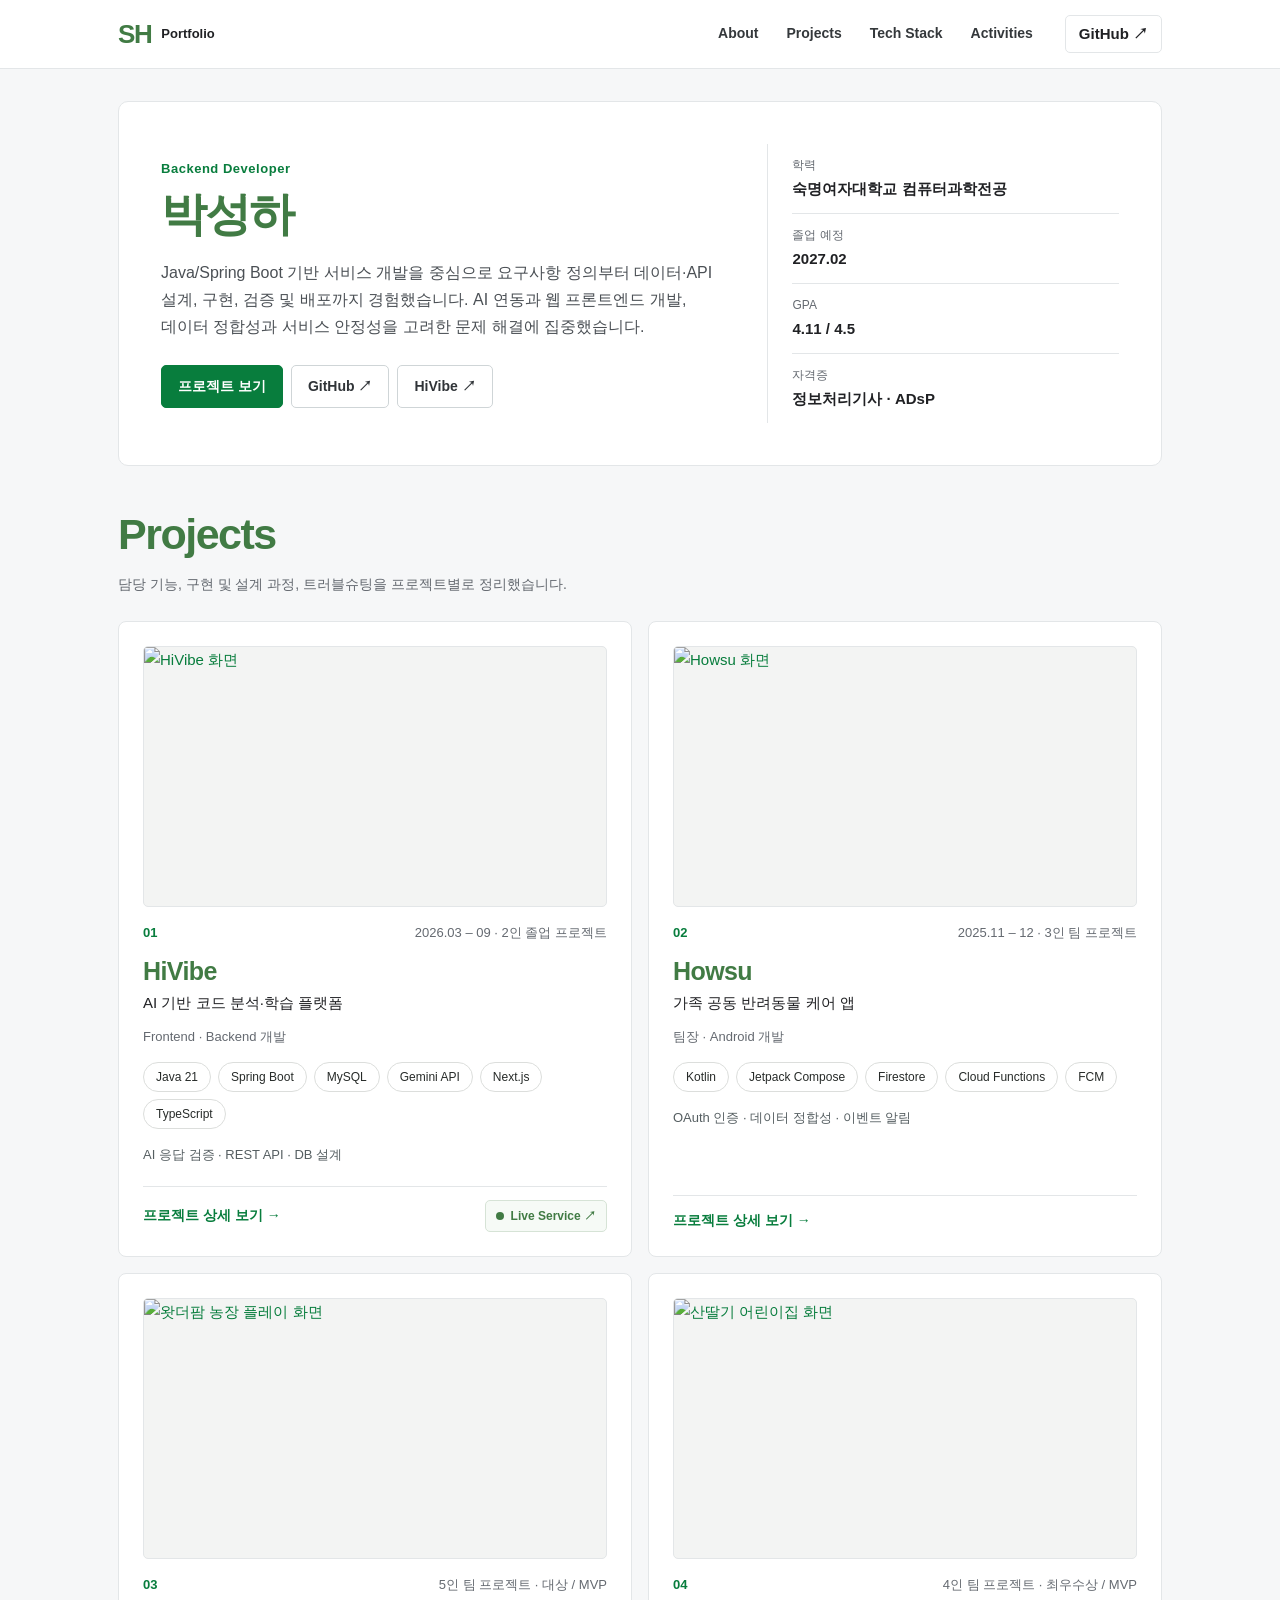
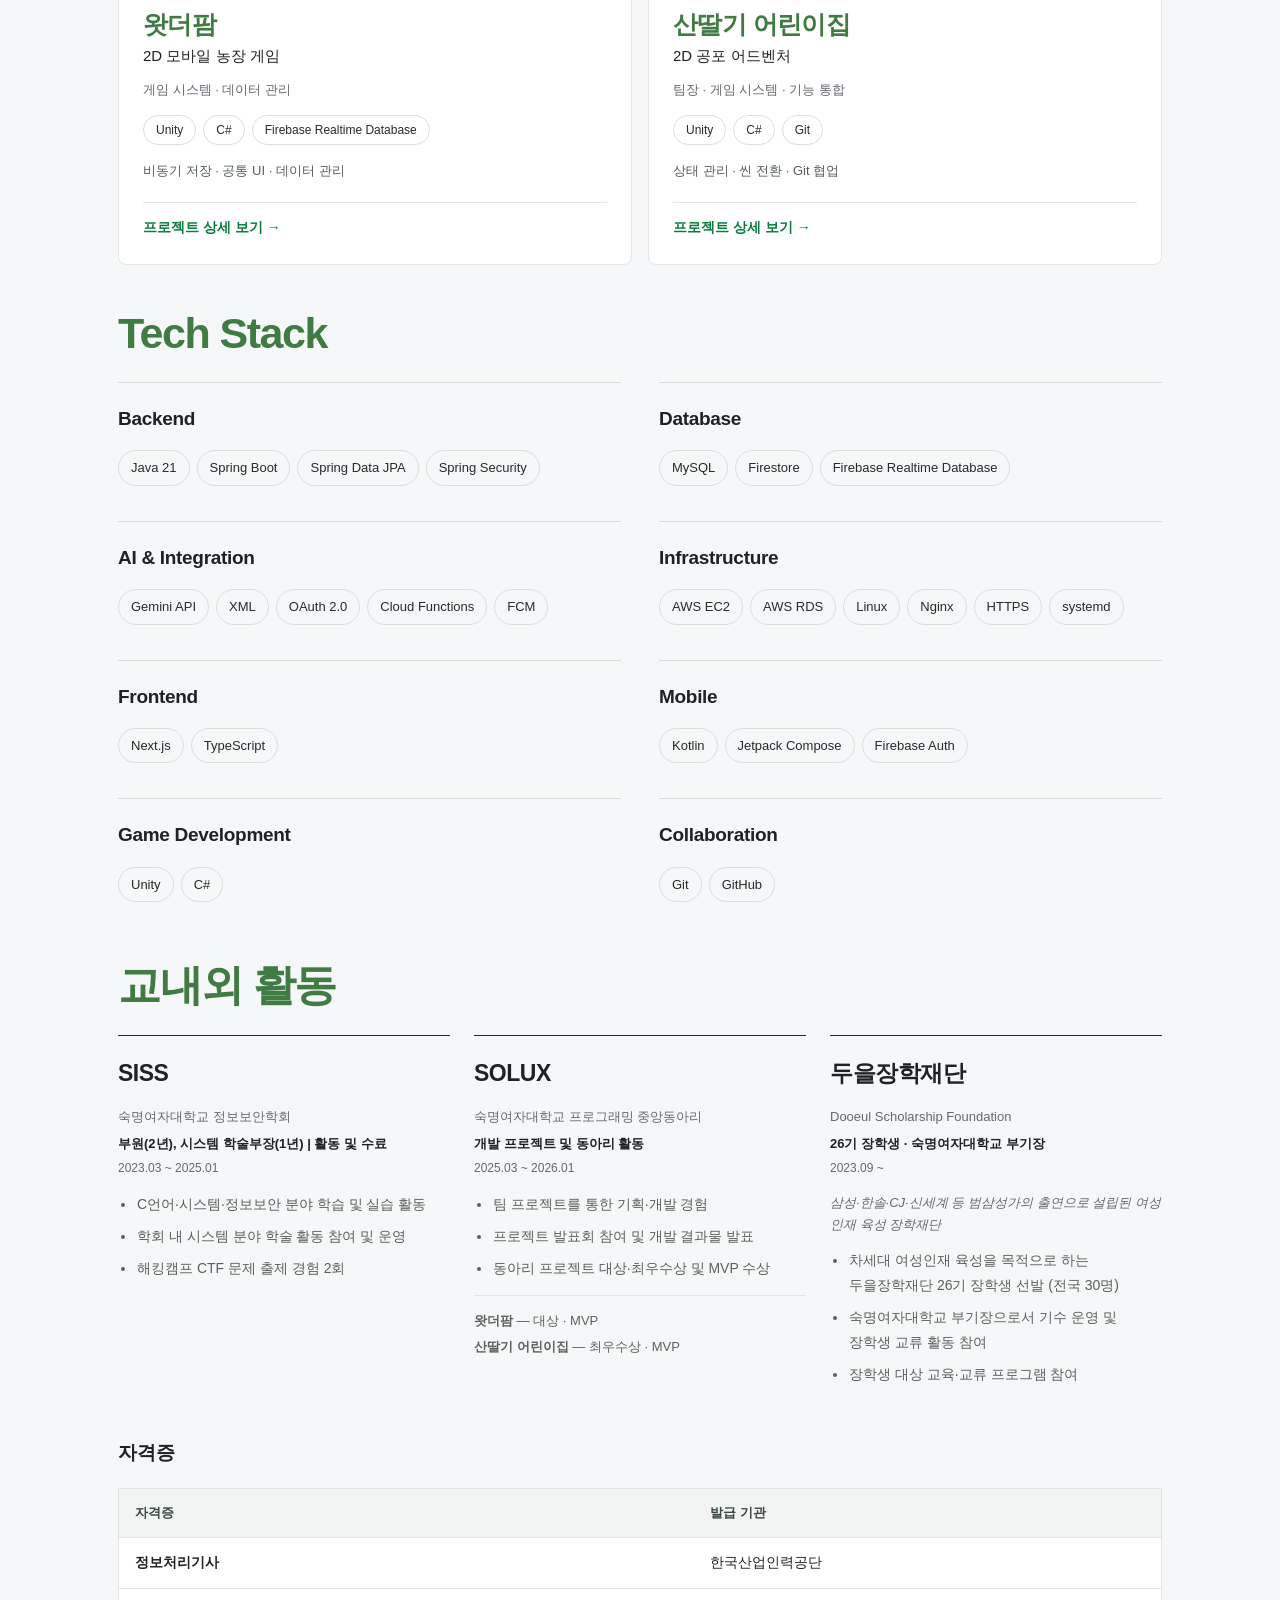
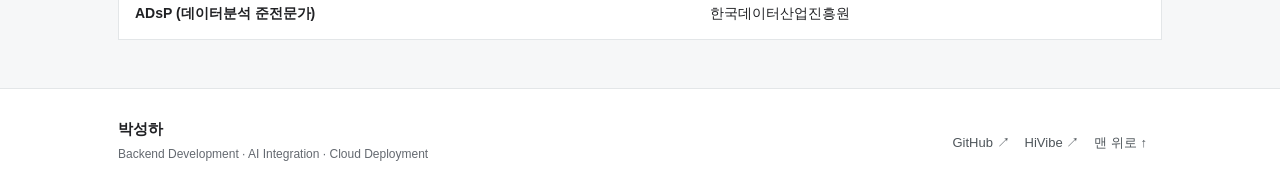
==== index.html @ 6c3757b3 "Upload File" ====
<!DOCTYPE html>
<html lang="ko"><head><meta charset="utf-8"/><meta content="width=device-width,initial-scale=1" name="viewport"/><meta content="#03c75a" name="theme-color"/><meta content="박성하 개발 포트폴리오 · Java Spring Boot · AI 연동 · 프론트엔드 · 클라우드 배포" name="description"/><title>박성하 | Backend Developer</title><link href="styles.css" rel="stylesheet"/><script defer="" src="script.js"></script></head><body><a class="skip" href="#main">본문으로 건너뛰기</a><header class="header"><div class="wrap nav"><a aria-label="홈" class="brand" href="index.html">SH<span>Portfolio</span></a><button aria-controls="navlinks" aria-expanded="false" aria-label="메뉴 열기" class="menu">메뉴</button><nav aria-label="주 메뉴" id="navlinks"><a href="index.html#about">About</a><a href="index.html#projects">Projects</a><a href="index.html#skills">Tech Stack</a><a href="index.html#activities">Activities</a></nav><a class="github" href="https://github.com/three-co1ors" rel="noopener noreferrer" target="_blank">GitHub ↗</a></div></header><main class="wrap" id="main"><section class="hero" id="about"><div><p class="eyebrow">Backend Developer</p><h1>박성하</h1><p class="intro">Java/Spring Boot 기반 서비스 개발을 중심으로 요구사항 정의부터 데이터·API 설계, 구현, 검증 및 배포까지 경험했습니다. AI 연동과 웹 프론트엔드 개발, 데이터 정합성과 서비스 안정성을 고려한 문제 해결에 집중했습니다.</p><div class="actions"><a class="button primary" href="#projects">프로젝트 보기</a><a class="button" href="https://github.com/three-co1ors" rel="noopener noreferrer" target="_blank">GitHub ↗</a><a class="button" href="https://www.hivibe.cloud/" rel="noopener noreferrer" target="_blank">HiVibe ↗</a></div></div><dl class="profile"><div><dt>학력</dt><dd>숙명여자대학교 컴퓨터과학전공</dd></div><div><dt>졸업 예정</dt><dd>2027.02</dd></div><div><dt>GPA</dt><dd>4.11 / 4.5</dd></div><div><dt>자격증</dt><dd>정보처리기사 · ADsP</dd></div></dl></section><section class="section" id="projects"><div class="editorial-head"><h2>Projects</h2></div><p class="section-description">담당 기능, 구현 및 설계 과정, 트러블슈팅을 프로젝트별로 정리했습니다.</p><div class="project-grid"><article class="project-card"><a aria-label="HiVibe 상세 보기" class="project-cover" href="hivibe.html"><img alt="HiVibe 화면" loading="lazy" src="images/hivibe-home.webp"/></a><div class="card-top"><span class="project-no">01</span><span class="muted">2026.03 – 09 · 2인 졸업 프로젝트</span></div><h3><a href="hivibe.html">HiVibe</a></h3><p class="subtitle">AI 기반 코드 분석·학습 플랫폼</p><p class="role">Frontend · Backend 개발</p><div class="badges"><span class="tech-tag">Java 21</span> <span class="tech-tag">Spring Boot</span> <span class="tech-tag">MySQL</span> <span class="tech-tag">Gemini API</span> <span class="tech-tag">Next.js</span> <span class="tech-tag">TypeScript</span></div><p class="focus">AI 응답 검증 · REST API · DB 설계</p><div class="card-actions"><a class="detail-link card-main-link" href="hivibe.html">프로젝트 상세 보기 <span>→</span></a><a class="live-link live-card-link" href="https://www.hivibe.cloud/" rel="noopener noreferrer" target="_blank"><span class="live-dot" aria-hidden="true"></span>Live Service ↗</a></div></article><article class="project-card"><a aria-label="Howsu 상세 보기" class="project-cover" href="howsu.html"><img alt="Howsu 화면" loading="lazy" src="images/howsu-todo.webp"/></a><div class="card-top"><span class="project-no">02</span><span class="muted">2025.11 – 12 · 3인 팀 프로젝트</span></div><h3><a href="howsu.html">Howsu</a></h3><p class="subtitle">가족 공동 반려동물 케어 앱</p><p class="role">팀장 · Android 개발</p><div class="badges"><span class="tech-tag">Kotlin</span> <span class="tech-tag">Jetpack Compose</span> <span class="tech-tag">Firestore</span> <span class="tech-tag">Cloud Functions</span> <span class="tech-tag">FCM</span></div><p class="focus">OAuth 인증 · 데이터 정합성 · 이벤트 알림</p><div class="card-actions"><a class="detail-link card-main-link" href="howsu.html">프로젝트 상세 보기 <span>→</span></a></div></article><article class="project-card"><a aria-label="왓더팜 상세 보기" class="project-cover" href="farm.html"><img alt="왓더팜 농장 플레이 화면" loading="lazy" src="images/farm-play.webp"/></a><div class="card-top"><span class="project-no">03</span><span class="muted">5인 팀 프로젝트 · 대상 / MVP</span></div><h3><a href="farm.html">왓더팜</a></h3><p class="subtitle">2D 모바일 농장 게임</p><p class="role">게임 시스템 · 데이터 관리</p><div class="badges"><span class="tech-tag">Unity</span> <span class="tech-tag">C#</span> <span class="tech-tag">Firebase Realtime Database</span></div><p class="focus">비동기 저장 · 공통 UI · 데이터 관리</p><div class="card-actions"><a class="detail-link card-main-link" href="farm.html">프로젝트 상세 보기 <span>→</span></a></div></article><article class="project-card"><a aria-label="산딸기 어린이집 상세 보기" class="project-cover" href="oheng.html"><img alt="산딸기 어린이집 화면" loading="lazy" src="images/nursery-chase.webp"/></a><div class="card-top"><span class="project-no">04</span><span class="muted">4인 팀 프로젝트 · 최우수상 / MVP</span></div><h3><a href="oheng.html">산딸기 어린이집</a></h3><p class="subtitle">2D 공포 어드벤처</p><p class="role">팀장 · 게임 시스템 · 기능 통합</p><div class="badges"><span class="tech-tag">Unity</span> <span class="tech-tag">C#</span> <span class="tech-tag">Git</span></div><p class="focus">상태 관리 · 씬 전환 · Git 협업</p><div class="card-actions"><a class="detail-link card-main-link" href="oheng.html">프로젝트 상세 보기 <span>→</span></a></div></article></div></section><section class="section" id="skills"><div class="editorial-head"><h2>Tech Stack</h2></div><div class="skill-table"><div class="skill-row"><h3>Backend</h3><div class="badges"><span class="tech-tag">Java 21</span> <span class="tech-tag">Spring Boot</span> <span class="tech-tag">Spring Data JPA</span> <span class="tech-tag">Spring Security</span></div></div><div class="skill-row"><h3>Database</h3><div class="badges"><span class="tech-tag">MySQL</span> <span class="tech-tag">Firestore</span> <span class="tech-tag">Firebase Realtime Database</span></div></div><div class="skill-row"><h3>AI &amp; Integration</h3><div class="badges"><span class="tech-tag">Gemini API</span> <span class="tech-tag">XML</span> <span class="tech-tag">OAuth 2.0</span> <span class="tech-tag">Cloud Functions</span> <span class="tech-tag">FCM</span></div></div><div class="skill-row"><h3>Infrastructure</h3><div class="badges"><span class="tech-tag">AWS EC2</span> <span class="tech-tag">AWS RDS</span> <span class="tech-tag">Linux</span> <span class="tech-tag">Nginx</span> <span class="tech-tag">HTTPS</span> <span class="tech-tag">systemd</span></div></div><div class="skill-row"><h3>Frontend</h3><div class="badges"><span class="tech-tag">Next.js</span> <span class="tech-tag">TypeScript</span></div></div><div class="skill-row"><h3>Mobile</h3><div class="badges"><span class="tech-tag">Kotlin</span> <span class="tech-tag">Jetpack Compose</span> <span class="tech-tag">Firebase Auth</span></div></div><div class="skill-row"><h3>Game Development</h3><div class="badges"><span class="tech-tag">Unity</span> <span class="tech-tag">C#</span></div></div><div class="skill-row"><h3>Collaboration</h3><div class="badges"><span class="tech-tag">Git</span> <span class="tech-tag">GitHub</span></div></div></div></section><section class="section activities" id="activities"><div class="editorial-head"><h2>교내외 활동</h2></div><div class="experience-grid">
  <article>
    <h3>SISS</h3>
    <p class="experience-org">숙명여자대학교 정보보안학회</p>
    <p class="experience-role"><strong>부원(2년), 시스템 학술부장(1년) | 활동 및 수료</strong></p>
    <p class="experience-period">2023.03 ~ 2025.01</p>
    <ul class="experience-list">
      <li>C언어·시스템·정보보안 분야 학습 및 실습 활동</li>
      <li>학회 내 시스템 분야 학술 활동 참여 및 운영</li>
      <li>해킹캠프 CTF 문제 출제 경험 2회</li>
    </ul>
  </article>
  <article>
    <h3>SOLUX</h3>
    <p class="experience-org">숙명여자대학교 프로그래밍 중앙동아리</p>
    <p class="experience-role"><strong>개발 프로젝트 및 동아리 활동</strong></p>
    <p class="experience-period">2025.03 ~ 2026.01</p>
    <ul class="experience-list">
      <li>팀 프로젝트를 통한 기획·개발 경험</li>
      <li>프로젝트 발표회 참여 및 개발 결과물 발표</li>
      <li>동아리 프로젝트 대상·최우수상 및 MVP 수상</li>
    </ul>
    <div class="award-lines"><p><strong>왓더팜</strong> — 대상 · MVP</p><p><strong>산딸기 어린이집</strong> — 최우수상 · MVP</p></div>
  </article>
  <article>
    <h3>두을장학재단</h3>
    <p class="experience-org">Dooeul Scholarship Foundation</p>
    <p class="experience-role"><strong>26기 장학생 · 숙명여자대학교 부기장</strong></p>
    <p class="experience-period">2023.09 ~</p>
    <p class="experience-note">삼성·한솔·CJ·신세계 등 범삼성가의 출연으로 설립된 여성 인재 육성 장학재단</p>
    <ul class="experience-list">
      <li>차세대 여성인재 육성을 목적으로 하는 두을장학재단 26기 장학생 선발 (전국 30명)</li>
      <li>숙명여자대학교 부기장으로서 기수 운영 및 장학생 교류 활동 참여</li>
      <li>장학생 대상 교육·교류 프로그램 참여</li>
    </ul>
  </article>
</div>
<h3>자격증</h3>
<table>
<thead>
<tr>
<th style="text-align:left">자격증</th>
<th style="text-align:left">발급 기관</th>
</tr>
</thead>
<tbody>
<tr>
<td style="text-align:left"><strong>정보처리기사</strong></td>
<td style="text-align:left">한국산업인력공단</td>
</tr>
<tr>
<td style="text-align:left"><strong>ADsP (데이터분석 준전문가)</strong></td>
<td style="text-align:left">한국데이터산업진흥원</td>
</tr>
</tbody>
</table>
</section></main><footer><div class="wrap foot"><div><strong>박성하</strong><p>Backend Development · AI Integration · Cloud Deployment</p></div><div><a href="https://github.com/three-co1ors" rel="noopener noreferrer" target="_blank">GitHub ↗</a><a href="https://www.hivibe.cloud/" rel="noopener noreferrer" target="_blank">HiVibe ↗</a><a href="#main">맨 위로 ↑</a></div></div></footer><dialog id="lightbox"><button aria-label="이미지 닫기" class="close">×</button><img alt=""/><p></p></dialog></body></html>
---- styles.css ----
:root{--green:#03c75a;--green-dark:#087d3d;--ink:#202124;--muted:#646970;--border:#e3e6e8;--paper:#fff;--bg:#f6f7f8;--soft:#f1fbf5;--width:1100px}*{box-sizing:border-box}html{scroll-behavior:smooth;scroll-padding-top:90px}body{margin:0;background:var(--bg);color:var(--ink);font:15px/1.7 -apple-system,BlinkMacSystemFont,'Pretendard','Noto Sans KR','Malgun Gothic',Arial,sans-serif;word-break:keep-all;overflow-wrap:anywhere}a{color:var(--green-dark);text-decoration:none}a:hover{text-decoration:underline}button{font:inherit}a:focus-visible,button:focus-visible{outline:3px solid var(--green);outline-offset:4px}.wrap{max-width:var(--width);margin:auto;padding:0 28px}.skip{position:fixed;left:12px;top:-100px;z-index:99;background:#fff;padding:12px}.skip:focus{top:12px}.header{position:sticky;top:0;z-index:10;background:#fff;border-bottom:1px solid var(--border)}.nav{display:flex;align-items:center;gap:32px;min-height:68px}.brand{font-size:26px;font-weight:850;letter-spacing:-1.4px;color:var(--green-dark);display:flex;align-items:center;gap:10px;white-space:nowrap}.brand span{font-size:13px;font-weight:650;letter-spacing:0;color:var(--ink)}.nav nav{display:flex;gap:28px;margin-left:auto}.nav nav a{font-size:14px;font-weight:600;color:#34383b}.github{font-weight:700;color:var(--ink);border:1px solid var(--border);border-radius:5px;padding:5px 13px;white-space:nowrap}.menu{display:none}.hero{background:#fff;border:1px solid var(--border);border-radius:10px;margin-top:32px;padding:42px;display:grid;grid-template-columns:1.6fr 1fr;gap:44px;align-items:center}.eyebrow{font-weight:750;color:var(--green-dark);font-size:13px;letter-spacing:.04em;margin:0 0 8px}.hero h1,.detail-head h1{font-size:46px;line-height:1.15;letter-spacing:-2px;margin:0 0 18px}.intro{font-size:16px;color:#4b5055;max-width:610px;margin:0 0 24px}.actions{display:flex;flex-wrap:wrap;gap:8px}.button{display:inline-flex;align-items:center;padding:9px 16px;background:#fff;border:1px solid #cfd5d7;color:#303438;border-radius:5px;font-size:14px;font-weight:650}.primary{background:var(--green-dark);border-color:var(--green-dark);color:#fff}.profile{margin:0;padding:0 0 0 24px;border-left:1px solid var(--border)}.profile div{padding:11px 0;border-bottom:1px solid var(--border)}.profile div:last-child{border:0}.profile dt{font-size:12px;color:var(--muted)}.profile dd{font-weight:650;margin:1px 0 0}.section{margin:44px 0}.section-head{margin:0 0 17px;display:flex;gap:16px;align-items:baseline;flex-wrap:wrap}.section-head h2{font-size:26px;letter-spacing:-.7px;line-height:1.3;margin:0}.section-head p{color:var(--muted);margin:0;font-size:14px}.project-grid{display:grid;grid-template-columns:repeat(2,minmax(0,1fr));gap:16px}.project-card{background:#fff;border:1px solid var(--border);border-radius:8px;padding:24px;display:flex;flex-direction:column;min-width:0}.project-card:hover{border-color:#97d6ad}.card-top{display:flex;gap:12px;align-items:center;justify-content:space-between}.project-no{color:var(--green-dark);font-weight:800;font-size:13px}.muted{color:var(--muted);font-size:13px}.project-card h3{font-size:25px;line-height:1.3;letter-spacing:-.6px;margin:11px 0 3px}.project-card h3 a{color:var(--ink)}.subtitle{margin:0 0 10px;font-size:15px}.role{font-size:13px;color:var(--muted);margin:0 0 14px}.badges{display:flex;flex-wrap:wrap;gap:5px;align-items:center}.badge{display:inline-flex;vertical-align:middle;max-width:100%;margin:2px 1px;line-height:1}.badge img{height:20px;width:auto;max-width:100%;display:block}.badge-fallback{display:none;background:var(--badge-color);color:var(--badge-ink);padding:4px 6px;font:600 11px/12px Arial,sans-serif;white-space:nowrap}.badge.failed img{display:none}.badge.failed .badge-fallback{display:inline-block}.focus{color:#555e61;font-size:13px;margin:15px 0 20px}.card-actions{display:flex;align-items:center;gap:16px;justify-content:space-between;border-top:1px solid var(--border);padding-top:13px;margin-top:auto}.detail-link,.live-link{font-weight:700;font-size:14px}.skill-table{border:1px solid var(--border);background:#fff;border-radius:8px;overflow:hidden}.skill-row{display:grid;grid-template-columns:190px minmax(0,1fr);gap:16px;padding:15px 22px;align-items:center;border-bottom:1px solid var(--border)}.skill-row:last-child{border:0}.skill-row h3{font-size:14px;margin:0}.activities table,.detail table{border-collapse:collapse;width:100%;background:#fff;text-align:left;table-layout:auto}.activities table{border:1px solid var(--border)}th,td{border-bottom:1px solid var(--border);padding:13px 16px;vertical-align:top}th{font-size:13px;background:#f1f4f2;font-weight:700;color:#3b4840}td{font-size:14px}.activities h3{font-size:19px;margin-top:27px}.foot{display:flex;justify-content:space-between;gap:16px;align-items:center;padding-top:27px;padding-bottom:27px;flex-wrap:wrap}.foot p{margin:3px 0;color:var(--muted);font-size:12px}.foot a{font-size:13px;color:#4e555a;margin-right:15px}footer{margin-top:48px;border-top:1px solid var(--border);background:#fff}.breadcrumb{display:flex;gap:9px;margin:25px 0 15px;font-size:13px;color:var(--muted)}.detail{border:1px solid var(--border);border-radius:9px;background:#fff;overflow:hidden}.detail-head,.screens,.detail-content{padding:32px 38px}.detail-head h1{font-size:40px;margin-bottom:7px}.detail-subtitle{font-size:20px;margin:0 0 13px;color:#42484d}.detail-meta{display:flex;gap:9px 22px;flex-wrap:wrap;color:var(--muted);font-size:14px;margin-bottom:18px}.description{margin:22px 0;color:#42484d}.description p{margin:8px 0}.resources{max-width:660px}.resources table{border:1px solid var(--border)}.resources td:first-child{width:36%}.resources th,.resources td{padding:9px 12px}.screens{border-top:1px solid var(--border);border-bottom:1px solid var(--border)}.screens h4,.detail-content h4{font-size:20px;margin:0 0 16px;letter-spacing:-.4px}.shot-grid{display:grid;grid-template-columns:repeat(3,minmax(0,1fr));gap:13px}.shot{padding:0;border:1px solid var(--border);background:#fff;border-radius:6px;overflow:hidden;text-align:left;color:var(--ink);cursor:zoom-in}.shot:disabled{cursor:default}.shot>span:last-child{display:block;padding:9px 12px;font-size:13px;font-weight:600}.shot-media{display:grid;place-items:center;aspect-ratio:16/9;background:#f3f5f4;overflow:hidden}.shot-media img{width:100%;height:100%;object-fit:cover}.shot-media img[hidden]{display:none}.placeholder{color:#777f79;font-size:12px}.screen-note{margin:8px 0 0}.detail-content h4:not(:first-child){margin-top:30px}.detail-content p{margin:0 0 16px}.detail-content ul{padding-left:20px;margin:0 0 26px}.detail-content li{margin:6px 0}.detail-content table{border:1px solid var(--border);margin-bottom:20px}.detail-content table td:first-child{width:25%;min-width:130px}.detail-content table td:last-child{line-height:1.85}.detail-content table td:last-child br{display:block;content:'';margin:6px 0}.detail-content table tr:last-child td{border:0}.detail-content blockquote{border-left:3px solid var(--green);margin:24px 0 0;padding:14px 18px;background:var(--soft)}.detail-content blockquote p:last-child{margin:0}.detail-content code{font-size:.9em;background:#eef0f2;border-radius:3px;padding:2px 4px}.flow-block{margin:28px 0}.flow-block ol{display:flex;gap:8px;list-style:none;counter-reset:step;padding:0;margin:0}.flow-block li{flex:1;position:relative;background:#f4f8f5;border:1px solid #dce8e0;border-radius:5px;padding:12px;font-size:13px;min-width:0}.flow-block li:before{counter-increment:step;content:'0' counter(step);display:block;color:var(--green-dark);font-weight:750;font-size:12px;margin-bottom:5px}.implementation-note{font-size:14px;color:#4f5559}.project-pagination{display:flex;justify-content:space-between;gap:12px;margin:20px 0;font-weight:650;font-size:14px}dialog{border:0;border-radius:8px;padding:44px 18px 16px;max-width:min(95vw,1200px);max-height:94vh;background:#fff;color:var(--ink)}dialog::backdrop{background:#000b}dialog img{display:block;max-width:100%;max-height:75vh;object-fit:contain;margin:auto}dialog p{text-align:center;margin:8px 0 0}dialog .close{position:absolute;right:12px;top:6px;border:0;background:none;font-size:26px;cursor:pointer}.badge img[hidden]{display:none}@media(max-width:760px){.wrap{padding:0 16px}.nav{min-height:60px;gap:12px}.brand{font-size:23px}.brand span{display:none}.menu{display:block;margin-left:auto;border:1px solid var(--border);background:#fff;border-radius:4px;padding:5px 10px;font-size:13px}.nav nav{display:none;position:absolute;top:60px;left:0;right:0;background:#fff;padding:16px;border-bottom:1px solid var(--border);gap:16px;flex-wrap:wrap}.nav nav.open{display:flex}.hero{margin-top:18px;display:block;padding:23px}.hero h1{font-size:38px}.profile{border-left:0;border-top:1px solid var(--border);padding:12px 0 0;margin-top:24px}.section{margin:30px 0}.project-grid{grid-template-columns:1fr;gap:10px}.project-card{padding:18px}.skill-row{grid-template-columns:1fr;gap:6px;padding:12px 15px}.detail-head,.screens,.detail-content{padding:22px 18px}.detail-head h1{font-size:34px}.detail-subtitle{font-size:17px}.shot-grid{grid-template-columns:repeat(2,minmax(0,1fr));gap:8px}.flow-block ol{display:grid;grid-template-columns:1fr 1fr}.detail-content table,.detail-content tbody,.detail-content tr,.detail-content td{display:block;width:100%!important;min-width:0!important}.detail-content thead{position:absolute;width:1px;height:1px;overflow:hidden;clip-path:inset(50%)}.detail-content table td:first-child{background:#f1f4f2;font-size:14px;font-weight:700;border-bottom:0;padding:10px 12px}.detail-content table td:last-child{padding:12px 13px}.detail-content table tr{border-bottom:1px solid var(--border)}.detail-content table tr:last-child{border-bottom:0}th,td{padding:9px 10px}.activities td,.activities th{font-size:12px}.foot{padding-top:20px;padding-bottom:20px}}@media(prefers-reduced-motion:reduce){html{scroll-behavior:auto}}

/* Quiet, consistent technical labels and editorial sections */
.badges{gap:7px;align-items:center}.tech-tag{display:inline-block;border:1px solid #dcdedc;background:transparent;color:#272b29;border-radius:999px;padding:5px 12px;font-size:12px;line-height:1.5;font-weight:500;max-width:100%;overflow-wrap:anywhere;vertical-align:middle}.detail-content td .tech-tag{font-size:12px;padding:3px 9px;margin:2px 2px 5px 0}.editorial-head{display:flex;align-items:baseline;justify-content:space-between;gap:16px;margin-bottom:30px}.editorial-head>span{font-size:12px;font-weight:750;letter-spacing:.15em;color:var(--green-dark)}.editorial-head h2{font-size:clamp(28px,4vw,43px);line-height:1.15;letter-spacing:-1.5px;margin:0}.skill-table{background:transparent;border:0;border-radius:0;display:grid;grid-template-columns:repeat(2,minmax(0,1fr));column-gap:38px;row-gap:20px;overflow:visible}.skill-row,.skill-row:last-child{border:0;border-top:1px solid #d9ddda;padding:20px 0 15px;display:block}.skill-row h3{font-size:19px;margin:0 0 15px;letter-spacing:-.3px}.skill-row .tech-tag{font-size:13px;padding:7px 12px;background:transparent}.experience-grid{display:grid;grid-template-columns:repeat(3,minmax(0,1fr));gap:24px}.experience-grid article{border-top:1px solid #252b27;padding:18px 0 8px;min-width:0}.experience-grid article h3{font-size:23px;letter-spacing:-.5px;margin:0 0 14px}.experience-grid article p{color:#59615d;margin:0 0 13px;line-height:1.8}.experience-grid article .experience-role{color:var(--ink);font-size:13px;min-height:43px;margin-bottom:18px}.award-lines{border-top:1px solid var(--border);padding-top:10px}.award-lines p{font-size:13px;margin:3px 0!important}.project-cover{display:block;aspect-ratio:16/9;border:1px solid var(--border);border-radius:5px;overflow:hidden;background:#f3f4f3;margin-bottom:15px}.project-cover img{width:100%;height:100%;object-fit:contain;display:block}.shot-media{position:relative}.shot-media img{object-fit:contain;background:#f6f7f6}.shot:hover{border-color:var(--green-dark)}.play-mark{position:absolute;top:50%;left:50%;transform:translate(-50%,-50%);display:grid;place-items:center;background:#151515bb;color:white;border-radius:50%;width:42px;height:42px;font-size:16px}.shot-caption{display:block}.shot-grid{grid-template-columns:repeat(3,minmax(0,1fr))}.detail:has(.shot[data-video]) .shot-media{background:#111}.detail:has(img[src*='howsu-']) .shot-media{aspect-ratio:1/1}.detail:has(img[src*='howsu-']) .shot-media img{object-fit:contain}.detail:has(img[src*='hivibe-']) .shot-grid{grid-template-columns:repeat(2,minmax(0,1fr))}.detail:has(img[src*='hivibe-']) .shot-media{aspect-ratio:2/1}dialog video{display:block;width:min(1040px,85vw);max-height:75vh;margin:auto;background:#000}dialog img[hidden],dialog video[hidden]{display:none}dialog{overscroll-behavior:contain}body:has(dialog[open]){overflow:hidden}.detail-content table td:first-child{width:27%}.detail-content table td:last-child br{margin:4px 0}.detail-content blockquote{background:#f4f7f5}
@media(max-width:760px){.skill-table{grid-template-columns:1fr;gap:8px}.editorial-head{margin-bottom:20px}.editorial-head h2{font-size:29px}.experience-grid{grid-template-columns:1fr;gap:18px}.experience-grid article .experience-role{min-height:0;margin-bottom:12px}.shot-grid,.detail:has(img[src*='hivibe-']) .shot-grid{grid-template-columns:repeat(2,minmax(0,1fr))}.tech-tag{padding:4px 9px}.project-cover{max-height:220px}.skill-row h3{font-size:17px}}

/* Unified section headings */
:root{--heading-green:#417b44}
.brand,.hero h1,.detail-head h1,.editorial-head h2,.project-card h3 a{color:var(--heading-green)}
.editorial-head>span{color:var(--heading-green)}
.section-description{margin:-13px 0 24px;color:var(--muted);font-size:14px}
@media(max-width:760px){.section-description{margin:-6px 0 18px}.editorial-head{gap:10px}.editorial-head h2{text-align:right}}

/* Full-card navigation and live service */
.project-card{position:relative;cursor:pointer;transition:border-color .15s ease}
.project-card:hover,.project-card:focus-within{border-color:var(--heading-green)}
.card-main-link::after{content:"";position:absolute;inset:0;border-radius:8px;z-index:1}
.card-main-link:focus-visible{outline:none}
.card-main-link:focus-visible::after{outline:3px solid var(--heading-green);outline-offset:3px}
.project-card .live-link{position:relative;z-index:2}
.project-card .project-cover,.project-card h3 a{position:relative;z-index:2}
.project-card:hover .detail-link{text-decoration:underline;text-underline-offset:4px}
.live-dot{display:inline-block;width:8px;height:8px;flex:0 0 8px;border-radius:50%;background:var(--heading-green)}
.live-card-link{display:inline-flex;align-items:center;gap:7px;white-space:nowrap;border:1px solid #d6e3d6;border-radius:5px;padding:5px 10px;color:var(--heading-green);font-size:12px;background:#f6faf6}
.live-service{display:flex;align-items:center;justify-content:space-between;gap:24px;border:1px solid #d5e1d5;border-left:3px solid var(--heading-green);background:#f6f9f6;border-radius:6px;padding:22px 24px;margin:24px 0}
.live-service-copy{min-width:0}.live-kicker{display:flex;align-items:center;gap:8px;color:var(--heading-green);font-size:11px;font-weight:750;letter-spacing:.13em}
.live-service h2{margin:7px 0 4px;font-size:21px;letter-spacing:-.5px;line-height:1.4;color:var(--ink)}
.live-service p{margin:0 0 6px;color:var(--muted);font-size:14px;line-height:1.7}
.live-domain{font-size:12px;color:var(--heading-green)}
.live-service-button{background:var(--heading-green);border-color:var(--heading-green);color:#fff;white-space:nowrap;flex-shrink:0;gap:12px}
.live-service-button:hover{background:#346537;text-decoration:none}
.sr-only{position:absolute;width:1px;height:1px;padding:0;margin:-1px;overflow:hidden;clip:rect(0,0,0,0);white-space:nowrap;border:0}
@media(max-width:760px){.live-service{align-items:flex-start;flex-direction:column;gap:14px;padding:17px 16px}.live-service h2{font-size:19px}.live-service-button{width:100%;justify-content:space-between}.card-actions{gap:8px}.live-card-link{padding:5px 8px}}
@media(prefers-reduced-motion:reduce){.project-card{transition:none}}

/* Single left-aligned section titles */
.editorial-head{display:block;text-align:left;margin-bottom:24px}
.editorial-head h2{text-align:left}
.section-description{margin:-10px 0 24px}
@media(max-width:760px){.editorial-head{margin-bottom:18px}.editorial-head h2{text-align:left}.section-description{margin:-4px 0 18px}}

/* Experience details */
.experience-grid article .experience-org{font-size:13px;line-height:1.6;margin:0 0 5px;color:var(--muted);min-height:0}
.experience-grid article .experience-role{min-height:0;margin:0 0 4px;line-height:1.65;font-size:13px}
.experience-grid article .experience-period{font-size:12px;font-variant-numeric:tabular-nums;color:var(--muted);margin:0 0 12px}
.experience-grid article .experience-note{font-size:13px;font-style:italic;color:var(--muted);margin:0 0 12px;line-height:1.7}
.experience-grid .experience-list{margin:0 0 14px;padding-left:18px;color:#59615d;font-size:14px;line-height:1.8}
.experience-grid .experience-list li{margin:0 0 7px;padding-left:1px}
@media(max-width:760px){.experience-grid article .experience-org,.experience-grid article .experience-role{min-height:0}.experience-grid article .experience-period{margin-bottom:12px}}

/* Compact experience metadata */
.experience-grid article .experience-org,.experience-grid article .experience-role,.experience-grid article .experience-period{min-height:0}
.experience-grid article .experience-role{margin-bottom:4px}
.experience-grid article .experience-period{margin-top:0;margin-bottom:12px}

/* Previous / all / next project navigation */
.project-pagination{display:grid;grid-template-columns:minmax(0,1fr) auto minmax(0,1fr);align-items:stretch;gap:12px;margin:24px 0 36px;font-size:14px;font-weight:650}
.project-pagination .project-nav-link{display:flex;align-items:center;gap:12px;min-width:0;padding:15px 18px;border:1px solid var(--border);border-radius:6px;background:var(--paper);color:var(--ink);text-decoration:none;transition:border-color .15s ease}
.project-pagination .project-nav-link:hover,.project-pagination .project-nav-link:focus-visible{border-color:var(--heading-green);color:var(--heading-green)}
.project-pagination .project-nav-prev{grid-column:1;grid-row:1;justify-content:flex-start}
.project-pagination .project-nav-all{grid-column:2;grid-row:1;justify-content:center;align-self:stretch;color:var(--heading-green);white-space:nowrap}
.project-pagination .project-nav-next{grid-column:3;grid-row:1;justify-content:flex-end;text-align:right}
.project-pagination .project-nav-copy{display:flex;flex-direction:column;gap:2px;min-width:0}
.project-pagination .project-nav-label{font-size:12px;font-weight:500;color:var(--muted)}
.project-pagination .project-nav-name{font-size:16px;font-weight:700;line-height:1.45}
.project-pagination .project-nav-arrow{font-size:20px;line-height:1;color:var(--heading-green);flex-shrink:0}
@media(max-width:760px){.project-pagination{grid-template-columns:repeat(2,minmax(0,1fr));gap:8px;margin:18px 0 28px}.project-pagination .project-nav-link{padding:12px 10px;gap:7px}.project-pagination .project-nav-next{grid-column:2}.project-pagination .project-nav-all{grid-column:1/-1;grid-row:2}.project-pagination .project-nav-name{font-size:14px}.project-pagination .project-nav-label{font-size:11px}}
@media(prefers-reduced-motion:reduce){.project-pagination .project-nav-link{transition:none}}
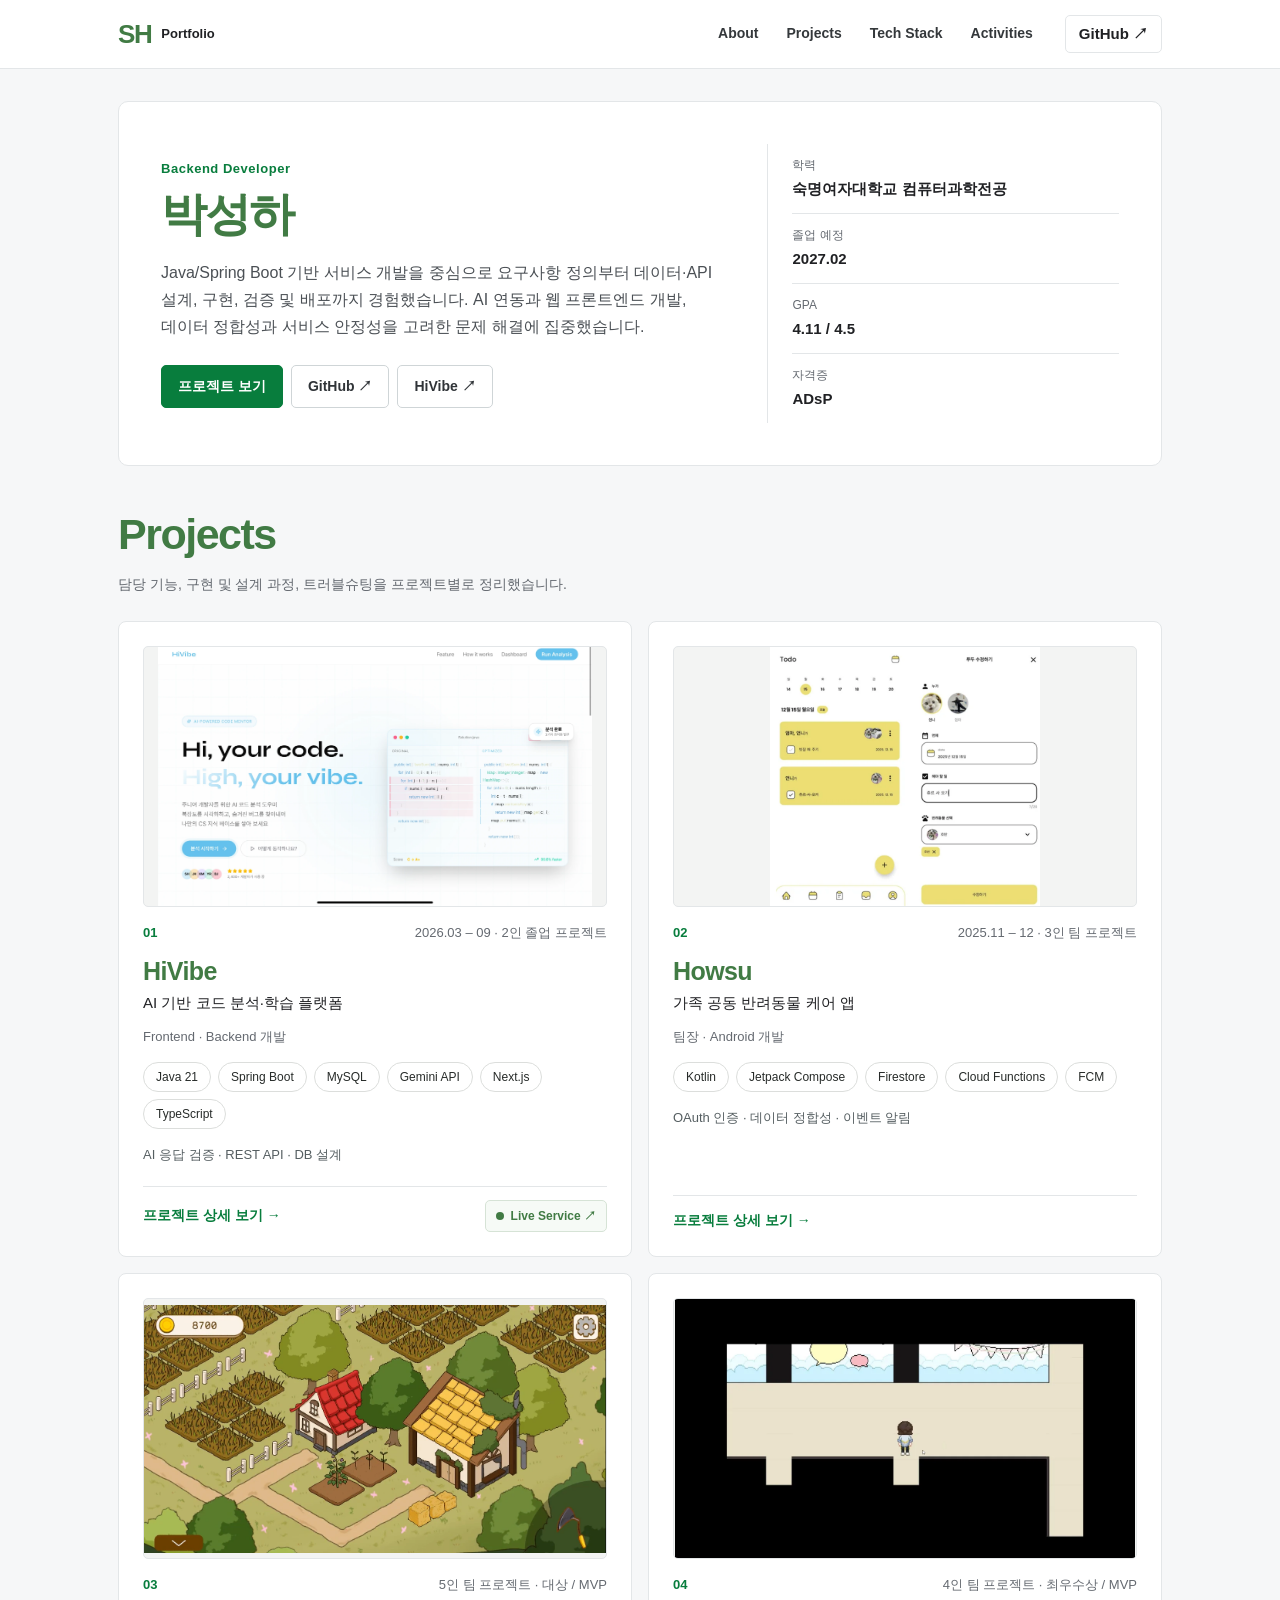
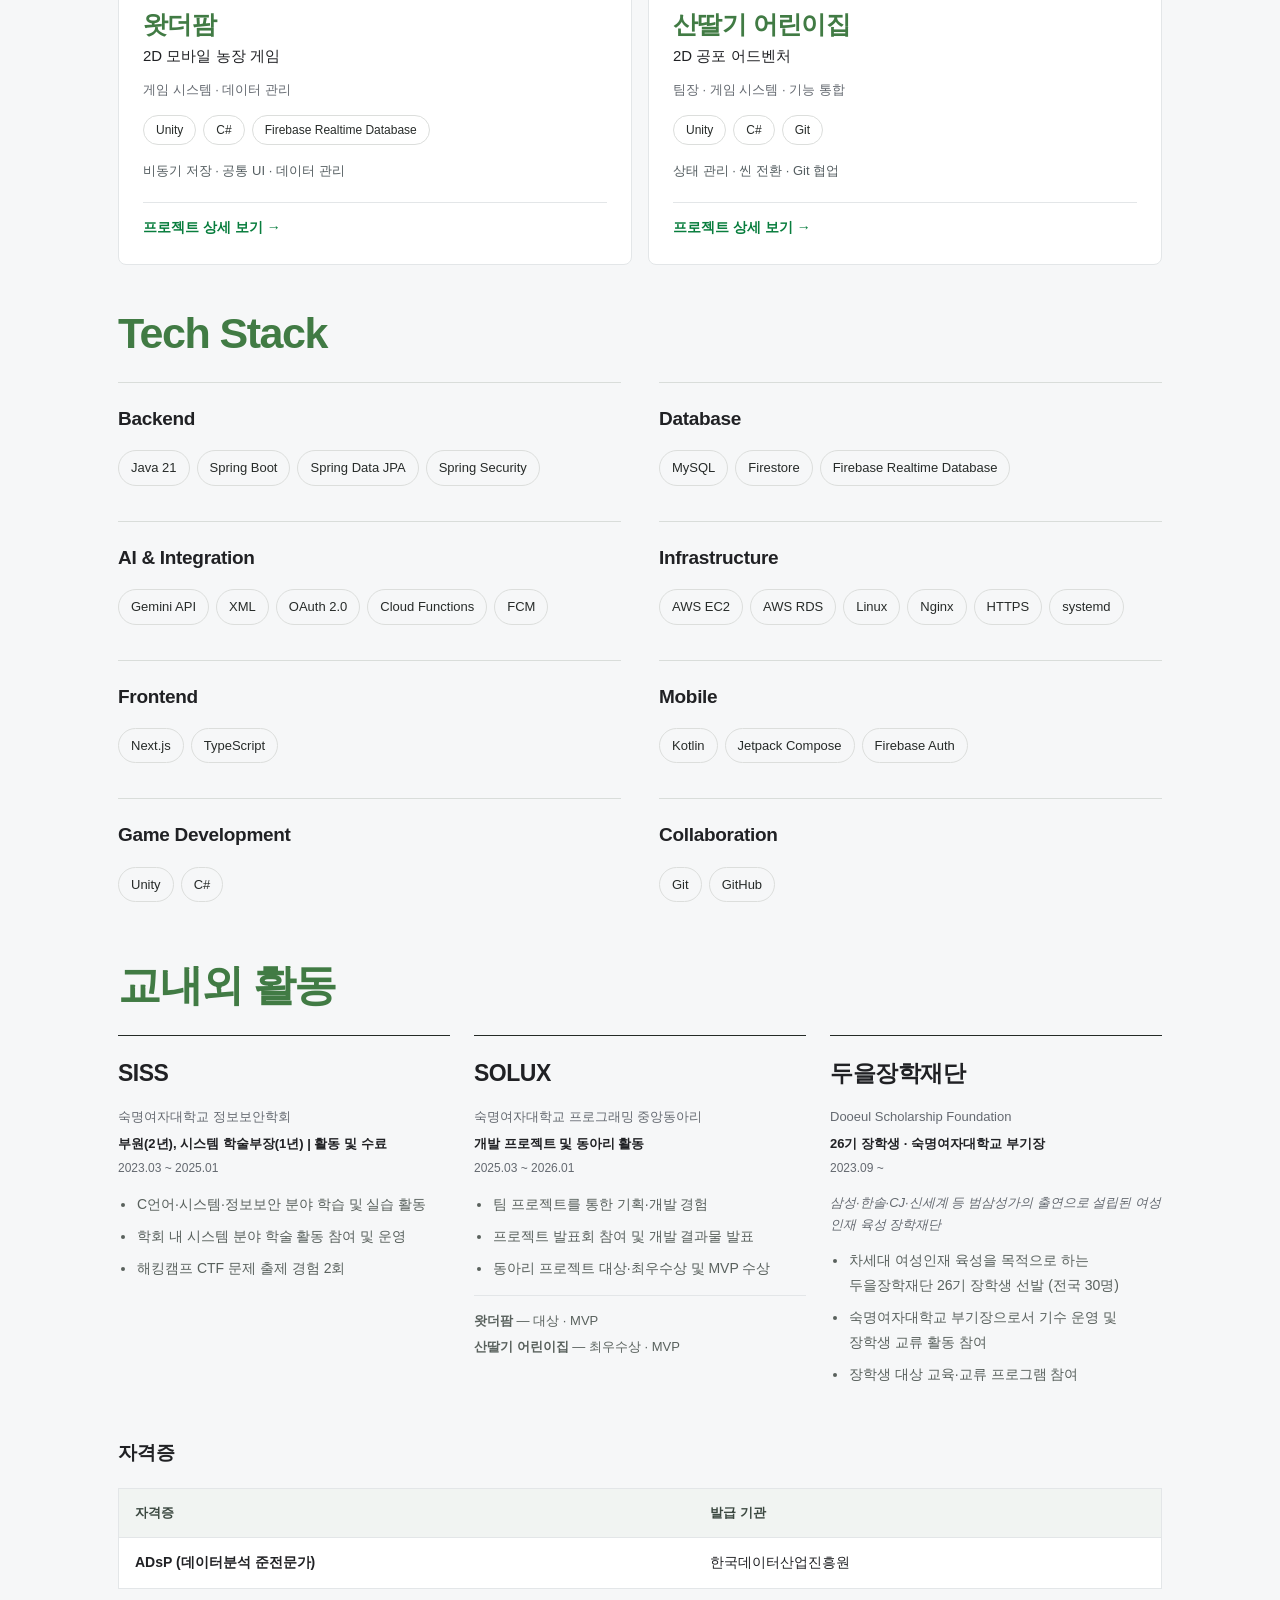
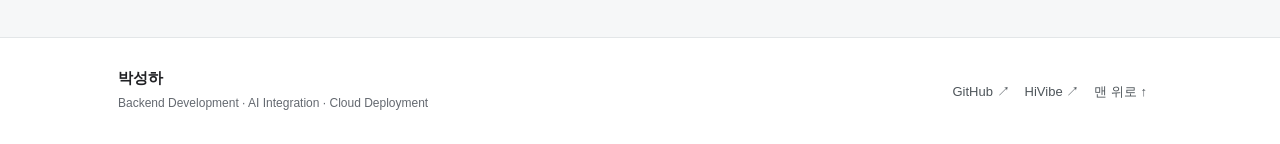
==== commit a7751b92: "Update prtfolio" ====
--- a/index.html
+++ b/index.html
@@ -1,58 +1,239 @@
 <!DOCTYPE html>
-<html lang="ko"><head><meta charset="utf-8"/><meta content="width=device-width,initial-scale=1" name="viewport"/><meta content="#03c75a" name="theme-color"/><meta content="박성하 개발 포트폴리오 · Java Spring Boot · AI 연동 · 프론트엔드 · 클라우드 배포" name="description"/><title>박성하 | Backend Developer</title><link href="styles.css" rel="stylesheet"/><script defer="" src="script.js"></script></head><body><a class="skip" href="#main">본문으로 건너뛰기</a><header class="header"><div class="wrap nav"><a aria-label="홈" class="brand" href="index.html">SH<span>Portfolio</span></a><button aria-controls="navlinks" aria-expanded="false" aria-label="메뉴 열기" class="menu">메뉴</button><nav aria-label="주 메뉴" id="navlinks"><a href="index.html#about">About</a><a href="index.html#projects">Projects</a><a href="index.html#skills">Tech Stack</a><a href="index.html#activities">Activities</a></nav><a class="github" href="https://github.com/three-co1ors" rel="noopener noreferrer" target="_blank">GitHub ↗</a></div></header><main class="wrap" id="main"><section class="hero" id="about"><div><p class="eyebrow">Backend Developer</p><h1>박성하</h1><p class="intro">Java/Spring Boot 기반 서비스 개발을 중심으로 요구사항 정의부터 데이터·API 설계, 구현, 검증 및 배포까지 경험했습니다. AI 연동과 웹 프론트엔드 개발, 데이터 정합성과 서비스 안정성을 고려한 문제 해결에 집중했습니다.</p><div class="actions"><a class="button primary" href="#projects">프로젝트 보기</a><a class="button" href="https://github.com/three-co1ors" rel="noopener noreferrer" target="_blank">GitHub ↗</a><a class="button" href="https://www.hivibe.cloud/" rel="noopener noreferrer" target="_blank">HiVibe ↗</a></div></div><dl class="profile"><div><dt>학력</dt><dd>숙명여자대학교 컴퓨터과학전공</dd></div><div><dt>졸업 예정</dt><dd>2027.02</dd></div><div><dt>GPA</dt><dd>4.11 / 4.5</dd></div><div><dt>자격증</dt><dd>정보처리기사 · ADsP</dd></div></dl></section><section class="section" id="projects"><div class="editorial-head"><h2>Projects</h2></div><p class="section-description">담당 기능, 구현 및 설계 과정, 트러블슈팅을 프로젝트별로 정리했습니다.</p><div class="project-grid"><article class="project-card"><a aria-label="HiVibe 상세 보기" class="project-cover" href="hivibe.html"><img alt="HiVibe 화면" loading="lazy" src="images/hivibe-home.webp"/></a><div class="card-top"><span class="project-no">01</span><span class="muted">2026.03 – 09 · 2인 졸업 프로젝트</span></div><h3><a href="hivibe.html">HiVibe</a></h3><p class="subtitle">AI 기반 코드 분석·학습 플랫폼</p><p class="role">Frontend · Backend 개발</p><div class="badges"><span class="tech-tag">Java 21</span> <span class="tech-tag">Spring Boot</span> <span class="tech-tag">MySQL</span> <span class="tech-tag">Gemini API</span> <span class="tech-tag">Next.js</span> <span class="tech-tag">TypeScript</span></div><p class="focus">AI 응답 검증 · REST API · DB 설계</p><div class="card-actions"><a class="detail-link card-main-link" href="hivibe.html">프로젝트 상세 보기 <span>→</span></a><a class="live-link live-card-link" href="https://www.hivibe.cloud/" rel="noopener noreferrer" target="_blank"><span class="live-dot" aria-hidden="true"></span>Live Service ↗</a></div></article><article class="project-card"><a aria-label="Howsu 상세 보기" class="project-cover" href="howsu.html"><img alt="Howsu 화면" loading="lazy" src="images/howsu-todo.webp"/></a><div class="card-top"><span class="project-no">02</span><span class="muted">2025.11 – 12 · 3인 팀 프로젝트</span></div><h3><a href="howsu.html">Howsu</a></h3><p class="subtitle">가족 공동 반려동물 케어 앱</p><p class="role">팀장 · Android 개발</p><div class="badges"><span class="tech-tag">Kotlin</span> <span class="tech-tag">Jetpack Compose</span> <span class="tech-tag">Firestore</span> <span class="tech-tag">Cloud Functions</span> <span class="tech-tag">FCM</span></div><p class="focus">OAuth 인증 · 데이터 정합성 · 이벤트 알림</p><div class="card-actions"><a class="detail-link card-main-link" href="howsu.html">프로젝트 상세 보기 <span>→</span></a></div></article><article class="project-card"><a aria-label="왓더팜 상세 보기" class="project-cover" href="farm.html"><img alt="왓더팜 농장 플레이 화면" loading="lazy" src="images/farm-play.webp"/></a><div class="card-top"><span class="project-no">03</span><span class="muted">5인 팀 프로젝트 · 대상 / MVP</span></div><h3><a href="farm.html">왓더팜</a></h3><p class="subtitle">2D 모바일 농장 게임</p><p class="role">게임 시스템 · 데이터 관리</p><div class="badges"><span class="tech-tag">Unity</span> <span class="tech-tag">C#</span> <span class="tech-tag">Firebase Realtime Database</span></div><p class="focus">비동기 저장 · 공통 UI · 데이터 관리</p><div class="card-actions"><a class="detail-link card-main-link" href="farm.html">프로젝트 상세 보기 <span>→</span></a></div></article><article class="project-card"><a aria-label="산딸기 어린이집 상세 보기" class="project-cover" href="oheng.html"><img alt="산딸기 어린이집 화면" loading="lazy" src="images/nursery-chase.webp"/></a><div class="card-top"><span class="project-no">04</span><span class="muted">4인 팀 프로젝트 · 최우수상 / MVP</span></div><h3><a href="oheng.html">산딸기 어린이집</a></h3><p class="subtitle">2D 공포 어드벤처</p><p class="role">팀장 · 게임 시스템 · 기능 통합</p><div class="badges"><span class="tech-tag">Unity</span> <span class="tech-tag">C#</span> <span class="tech-tag">Git</span></div><p class="focus">상태 관리 · 씬 전환 · Git 협업</p><div class="card-actions"><a class="detail-link card-main-link" href="oheng.html">프로젝트 상세 보기 <span>→</span></a></div></article></div></section><section class="section" id="skills"><div class="editorial-head"><h2>Tech Stack</h2></div><div class="skill-table"><div class="skill-row"><h3>Backend</h3><div class="badges"><span class="tech-tag">Java 21</span> <span class="tech-tag">Spring Boot</span> <span class="tech-tag">Spring Data JPA</span> <span class="tech-tag">Spring Security</span></div></div><div class="skill-row"><h3>Database</h3><div class="badges"><span class="tech-tag">MySQL</span> <span class="tech-tag">Firestore</span> <span class="tech-tag">Firebase Realtime Database</span></div></div><div class="skill-row"><h3>AI &amp; Integration</h3><div class="badges"><span class="tech-tag">Gemini API</span> <span class="tech-tag">XML</span> <span class="tech-tag">OAuth 2.0</span> <span class="tech-tag">Cloud Functions</span> <span class="tech-tag">FCM</span></div></div><div class="skill-row"><h3>Infrastructure</h3><div class="badges"><span class="tech-tag">AWS EC2</span> <span class="tech-tag">AWS RDS</span> <span class="tech-tag">Linux</span> <span class="tech-tag">Nginx</span> <span class="tech-tag">HTTPS</span> <span class="tech-tag">systemd</span></div></div><div class="skill-row"><h3>Frontend</h3><div class="badges"><span class="tech-tag">Next.js</span> <span class="tech-tag">TypeScript</span></div></div><div class="skill-row"><h3>Mobile</h3><div class="badges"><span class="tech-tag">Kotlin</span> <span class="tech-tag">Jetpack Compose</span> <span class="tech-tag">Firebase Auth</span></div></div><div class="skill-row"><h3>Game Development</h3><div class="badges"><span class="tech-tag">Unity</span> <span class="tech-tag">C#</span></div></div><div class="skill-row"><h3>Collaboration</h3><div class="badges"><span class="tech-tag">Git</span> <span class="tech-tag">GitHub</span></div></div></div></section><section class="section activities" id="activities"><div class="editorial-head"><h2>교내외 활동</h2></div><div class="experience-grid">
-  <article>
-    <h3>SISS</h3>
-    <p class="experience-org">숙명여자대학교 정보보안학회</p>
-    <p class="experience-role"><strong>부원(2년), 시스템 학술부장(1년) | 활동 및 수료</strong></p>
-    <p class="experience-period">2023.03 ~ 2025.01</p>
-    <ul class="experience-list">
-      <li>C언어·시스템·정보보안 분야 학습 및 실습 활동</li>
-      <li>학회 내 시스템 분야 학술 활동 참여 및 운영</li>
-      <li>해킹캠프 CTF 문제 출제 경험 2회</li>
-    </ul>
-  </article>
-  <article>
-    <h3>SOLUX</h3>
-    <p class="experience-org">숙명여자대학교 프로그래밍 중앙동아리</p>
-    <p class="experience-role"><strong>개발 프로젝트 및 동아리 활동</strong></p>
-    <p class="experience-period">2025.03 ~ 2026.01</p>
-    <ul class="experience-list">
-      <li>팀 프로젝트를 통한 기획·개발 경험</li>
-      <li>프로젝트 발표회 참여 및 개발 결과물 발표</li>
-      <li>동아리 프로젝트 대상·최우수상 및 MVP 수상</li>
-    </ul>
-    <div class="award-lines"><p><strong>왓더팜</strong> — 대상 · MVP</p><p><strong>산딸기 어린이집</strong> — 최우수상 · MVP</p></div>
-  </article>
-  <article>
-    <h3>두을장학재단</h3>
-    <p class="experience-org">Dooeul Scholarship Foundation</p>
-    <p class="experience-role"><strong>26기 장학생 · 숙명여자대학교 부기장</strong></p>
-    <p class="experience-period">2023.09 ~</p>
-    <p class="experience-note">삼성·한솔·CJ·신세계 등 범삼성가의 출연으로 설립된 여성 인재 육성 장학재단</p>
-    <ul class="experience-list">
-      <li>차세대 여성인재 육성을 목적으로 하는 두을장학재단 26기 장학생 선발 (전국 30명)</li>
-      <li>숙명여자대학교 부기장으로서 기수 운영 및 장학생 교류 활동 참여</li>
-      <li>장학생 대상 교육·교류 프로그램 참여</li>
-    </ul>
-  </article>
-</div>
-<h3>자격증</h3>
-<table>
-<thead>
-<tr>
-<th style="text-align:left">자격증</th>
-<th style="text-align:left">발급 기관</th>
-</tr>
-</thead>
-<tbody>
-<tr>
-<td style="text-align:left"><strong>정보처리기사</strong></td>
-<td style="text-align:left">한국산업인력공단</td>
-</tr>
-<tr>
-<td style="text-align:left"><strong>ADsP (데이터분석 준전문가)</strong></td>
-<td style="text-align:left">한국데이터산업진흥원</td>
-</tr>
-</tbody>
-</table>
-</section></main><footer><div class="wrap foot"><div><strong>박성하</strong><p>Backend Development · AI Integration · Cloud Deployment</p></div><div><a href="https://github.com/three-co1ors" rel="noopener noreferrer" target="_blank">GitHub ↗</a><a href="https://www.hivibe.cloud/" rel="noopener noreferrer" target="_blank">HiVibe ↗</a><a href="#main">맨 위로 ↑</a></div></div></footer><dialog id="lightbox"><button aria-label="이미지 닫기" class="close">×</button><img alt=""/><p></p></dialog></body></html>+<html lang="ko">
+
+<head>
+  <meta charset="utf-8" />
+  <meta content="width=device-width,initial-scale=1" name="viewport" />
+  <meta content="#03c75a" name="theme-color" />
+  <meta content="박성하 개발 포트폴리오 · Java Spring Boot · AI 연동 · 프론트엔드 · 클라우드 배포" name="description" />
+  <title>박성하 | Backend Developer</title>
+  <link href="styles.css" rel="stylesheet" />
+  <script defer="" src="script.js"></script>
+</head>
+
+<body><a class="skip" href="#main">본문으로 건너뛰기</a>
+  <header class="header">
+    <div class="wrap nav"><a aria-label="홈" class="brand" href="index.html">SH<span>Portfolio</span></a><button
+        aria-controls="navlinks" aria-expanded="false" aria-label="메뉴 열기" class="menu">메뉴</button>
+      <nav aria-label="주 메뉴" id="navlinks"><a href="index.html#about">About</a><a
+          href="index.html#projects">Projects</a><a href="index.html#skills">Tech Stack</a><a
+          href="index.html#activities">Activities</a></nav><a class="github" href="https://github.com/three-co1ors"
+        rel="noopener noreferrer" target="_blank">GitHub ↗</a>
+    </div>
+  </header>
+  <main class="wrap" id="main">
+    <section class="hero" id="about">
+      <div>
+        <p class="eyebrow">Backend Developer</p>
+        <h1>박성하</h1>
+        <p class="intro">Java/Spring Boot 기반 서비스 개발을 중심으로 요구사항 정의부터 데이터·API 설계, 구현, 검증 및 배포까지 경험했습니다. AI 연동과 웹 프론트엔드 개발,
+          데이터 정합성과 서비스 안정성을 고려한 문제 해결에 집중했습니다.</p>
+        <div class="actions"><a class="button primary" href="#projects">프로젝트 보기</a><a class="button"
+            href="https://github.com/three-co1ors" rel="noopener noreferrer" target="_blank">GitHub ↗</a><a
+            class="button" href="https://www.hivibe.cloud/" rel="noopener noreferrer" target="_blank">HiVibe ↗</a></div>
+      </div>
+      <dl class="profile">
+        <div>
+          <dt>학력</dt>
+          <dd>숙명여자대학교 컴퓨터과학전공</dd>
+        </div>
+        <div>
+          <dt>졸업 예정</dt>
+          <dd>2027.02</dd>
+        </div>
+        <div>
+          <dt>GPA</dt>
+          <dd>4.11 / 4.5</dd>
+        </div>
+        <div>
+          <dt>자격증</dt>
+          <dd>ADsP</dd>
+        </div>
+      </dl>
+    </section>
+    <section class="section" id="projects">
+      <div class="editorial-head">
+        <h2>Projects</h2>
+      </div>
+      <p class="section-description">담당 기능, 구현 및 설계 과정, 트러블슈팅을 프로젝트별로 정리했습니다.</p>
+      <div class="project-grid">
+        <article class="project-card"><a aria-label="HiVibe 상세 보기" class="project-cover" href="hivibe.html"><img
+              alt="HiVibe 화면" loading="lazy" src="images/hivibe-home.webp" /></a>
+          <div class="card-top"><span class="project-no">01</span><span class="muted">2026.03 – 09 · 2인 졸업 프로젝트</span>
+          </div>
+          <h3><a href="hivibe.html">HiVibe</a></h3>
+          <p class="subtitle">AI 기반 코드 분석·학습 플랫폼</p>
+          <p class="role">Frontend · Backend 개발</p>
+          <div class="badges"><span class="tech-tag">Java 21</span> <span class="tech-tag">Spring Boot</span> <span
+              class="tech-tag">MySQL</span> <span class="tech-tag">Gemini API</span> <span
+              class="tech-tag">Next.js</span> <span class="tech-tag">TypeScript</span></div>
+          <p class="focus">AI 응답 검증 · REST API · DB 설계</p>
+          <div class="card-actions"><a class="detail-link card-main-link" href="hivibe.html">프로젝트 상세 보기
+              <span>→</span></a><a class="live-link live-card-link" href="https://www.hivibe.cloud/"
+              rel="noopener noreferrer" target="_blank"><span class="live-dot" aria-hidden="true"></span>Live Service
+              ↗</a></div>
+        </article>
+        <article class="project-card"><a aria-label="Howsu 상세 보기" class="project-cover" href="howsu.html"><img
+              alt="Howsu 화면" loading="lazy" src="images/howsu-todo.webp" /></a>
+          <div class="card-top"><span class="project-no">02</span><span class="muted">2025.11 – 12 · 3인 팀 프로젝트</span>
+          </div>
+          <h3><a href="howsu.html">Howsu</a></h3>
+          <p class="subtitle">가족 공동 반려동물 케어 앱</p>
+          <p class="role">팀장 · Android 개발</p>
+          <div class="badges"><span class="tech-tag">Kotlin</span> <span class="tech-tag">Jetpack Compose</span> <span
+              class="tech-tag">Firestore</span> <span class="tech-tag">Cloud Functions</span> <span
+              class="tech-tag">FCM</span></div>
+          <p class="focus">OAuth 인증 · 데이터 정합성 · 이벤트 알림</p>
+          <div class="card-actions"><a class="detail-link card-main-link" href="howsu.html">프로젝트 상세 보기
+              <span>→</span></a></div>
+        </article>
+        <article class="project-card"><a aria-label="왓더팜 상세 보기" class="project-cover" href="farm.html"><img
+              alt="왓더팜 농장 플레이 화면" loading="lazy" src="images/farm-play.webp" /></a>
+          <div class="card-top"><span class="project-no">03</span><span class="muted">5인 팀 프로젝트 · 대상 / MVP</span></div>
+          <h3><a href="farm.html">왓더팜</a></h3>
+          <p class="subtitle">2D 모바일 농장 게임</p>
+          <p class="role">게임 시스템 · 데이터 관리</p>
+          <div class="badges"><span class="tech-tag">Unity</span> <span class="tech-tag">C#</span> <span
+              class="tech-tag">Firebase Realtime Database</span></div>
+          <p class="focus">비동기 저장 · 공통 UI · 데이터 관리</p>
+          <div class="card-actions"><a class="detail-link card-main-link" href="farm.html">프로젝트 상세 보기 <span>→</span></a>
+          </div>
+        </article>
+        <article class="project-card"><a aria-label="산딸기 어린이집 상세 보기" class="project-cover" href="oheng.html"><img
+              alt="산딸기 어린이집 화면" loading="lazy" src="images/nursery-chase.webp" /></a>
+          <div class="card-top"><span class="project-no">04</span><span class="muted">4인 팀 프로젝트 · 최우수상 / MVP</span>
+          </div>
+          <h3><a href="oheng.html">산딸기 어린이집</a></h3>
+          <p class="subtitle">2D 공포 어드벤처</p>
+          <p class="role">팀장 · 게임 시스템 · 기능 통합</p>
+          <div class="badges"><span class="tech-tag">Unity</span> <span class="tech-tag">C#</span> <span
+              class="tech-tag">Git</span></div>
+          <p class="focus">상태 관리 · 씬 전환 · Git 협업</p>
+          <div class="card-actions"><a class="detail-link card-main-link" href="oheng.html">프로젝트 상세 보기
+              <span>→</span></a></div>
+        </article>
+      </div>
+    </section>
+    <section class="section" id="skills">
+      <div class="editorial-head">
+        <h2>Tech Stack</h2>
+      </div>
+      <div class="skill-table">
+        <div class="skill-row">
+          <h3>Backend</h3>
+          <div class="badges"><span class="tech-tag">Java 21</span> <span class="tech-tag">Spring Boot</span> <span
+              class="tech-tag">Spring Data JPA</span> <span class="tech-tag">Spring Security</span></div>
+        </div>
+        <div class="skill-row">
+          <h3>Database</h3>
+          <div class="badges"><span class="tech-tag">MySQL</span> <span class="tech-tag">Firestore</span> <span
+              class="tech-tag">Firebase Realtime Database</span></div>
+        </div>
+        <div class="skill-row">
+          <h3>AI &amp; Integration</h3>
+          <div class="badges"><span class="tech-tag">Gemini API</span> <span class="tech-tag">XML</span> <span
+              class="tech-tag">OAuth 2.0</span> <span class="tech-tag">Cloud Functions</span> <span
+              class="tech-tag">FCM</span></div>
+        </div>
+        <div class="skill-row">
+          <h3>Infrastructure</h3>
+          <div class="badges"><span class="tech-tag">AWS EC2</span> <span class="tech-tag">AWS RDS</span> <span
+              class="tech-tag">Linux</span> <span class="tech-tag">Nginx</span> <span class="tech-tag">HTTPS</span>
+            <span class="tech-tag">systemd</span></div>
+        </div>
+        <div class="skill-row">
+          <h3>Frontend</h3>
+          <div class="badges"><span class="tech-tag">Next.js</span> <span class="tech-tag">TypeScript</span></div>
+        </div>
+        <div class="skill-row">
+          <h3>Mobile</h3>
+          <div class="badges"><span class="tech-tag">Kotlin</span> <span class="tech-tag">Jetpack Compose</span> <span
+              class="tech-tag">Firebase Auth</span></div>
+        </div>
+        <div class="skill-row">
+          <h3>Game Development</h3>
+          <div class="badges"><span class="tech-tag">Unity</span> <span class="tech-tag">C#</span></div>
+        </div>
+        <div class="skill-row">
+          <h3>Collaboration</h3>
+          <div class="badges"><span class="tech-tag">Git</span> <span class="tech-tag">GitHub</span></div>
+        </div>
+      </div>
+    </section>
+    <section class="section activities" id="activities">
+      <div class="editorial-head">
+        <h2>교내외 활동</h2>
+      </div>
+      <div class="experience-grid">
+        <article>
+          <h3>SISS</h3>
+          <p class="experience-org">숙명여자대학교 정보보안학회</p>
+          <p class="experience-role"><strong>부원(2년), 시스템 학술부장(1년) | 활동 및 수료</strong></p>
+          <p class="experience-period">2023.03 ~ 2025.01</p>
+          <ul class="experience-list">
+            <li>C언어·시스템·정보보안 분야 학습 및 실습 활동</li>
+            <li>학회 내 시스템 분야 학술 활동 참여 및 운영</li>
+            <li>해킹캠프 CTF 문제 출제 경험 2회</li>
+          </ul>
+        </article>
+        <article>
+          <h3>SOLUX</h3>
+          <p class="experience-org">숙명여자대학교 프로그래밍 중앙동아리</p>
+          <p class="experience-role"><strong>개발 프로젝트 및 동아리 활동</strong></p>
+          <p class="experience-period">2025.03 ~ 2026.01</p>
+          <ul class="experience-list">
+            <li>팀 프로젝트를 통한 기획·개발 경험</li>
+            <li>프로젝트 발표회 참여 및 개발 결과물 발표</li>
+            <li>동아리 프로젝트 대상·최우수상 및 MVP 수상</li>
+          </ul>
+          <div class="award-lines">
+            <p><strong>왓더팜</strong> — 대상 · MVP</p>
+            <p><strong>산딸기 어린이집</strong> — 최우수상 · MVP</p>
+          </div>
+        </article>
+        <article>
+          <h3>두을장학재단</h3>
+          <p class="experience-org">Dooeul Scholarship Foundation</p>
+          <p class="experience-role"><strong>26기 장학생 · 숙명여자대학교 부기장</strong></p>
+          <p class="experience-period">2023.09 ~</p>
+          <p class="experience-note">삼성·한솔·CJ·신세계 등 범삼성가의 출연으로 설립된 여성 인재 육성 장학재단</p>
+          <ul class="experience-list">
+            <li>차세대 여성인재 육성을 목적으로 하는 두을장학재단 26기 장학생 선발 (전국 30명)</li>
+            <li>숙명여자대학교 부기장으로서 기수 운영 및 장학생 교류 활동 참여</li>
+            <li>장학생 대상 교육·교류 프로그램 참여</li>
+          </ul>
+        </article>
+      </div>
+      <h3>자격증</h3>
+      <table>
+        <thead>
+          <tr>
+            <th style="text-align:left">자격증</th>
+            <th style="text-align:left">발급 기관</th>
+          </tr>
+        </thead>
+        <tbody>
+          <tr>
+            <td style="text-align:left"><strong>ADsP (데이터분석 준전문가)</strong></td>
+            <td style="text-align:left">한국데이터산업진흥원</td>
+          </tr>
+        </tbody>
+      </table>
+    </section>
+  </main>
+  <footer>
+    <div class="wrap foot">
+      <div><strong>박성하</strong>
+        <p>Backend Development · AI Integration · Cloud Deployment</p>
+      </div>
+      <div><a href="https://github.com/three-co1ors" rel="noopener noreferrer" target="_blank">GitHub ↗</a><a
+          href="https://www.hivibe.cloud/" rel="noopener noreferrer" target="_blank">HiVibe ↗</a><a href="#main">맨 위로
+          ↑</a></div>
+    </div>
+  </footer>
+  <dialog id="lightbox"><button aria-label="이미지 닫기" class="close">×</button><img alt="" />
+    <p></p>
+  </dialog>
+</body>
+
+</html>
